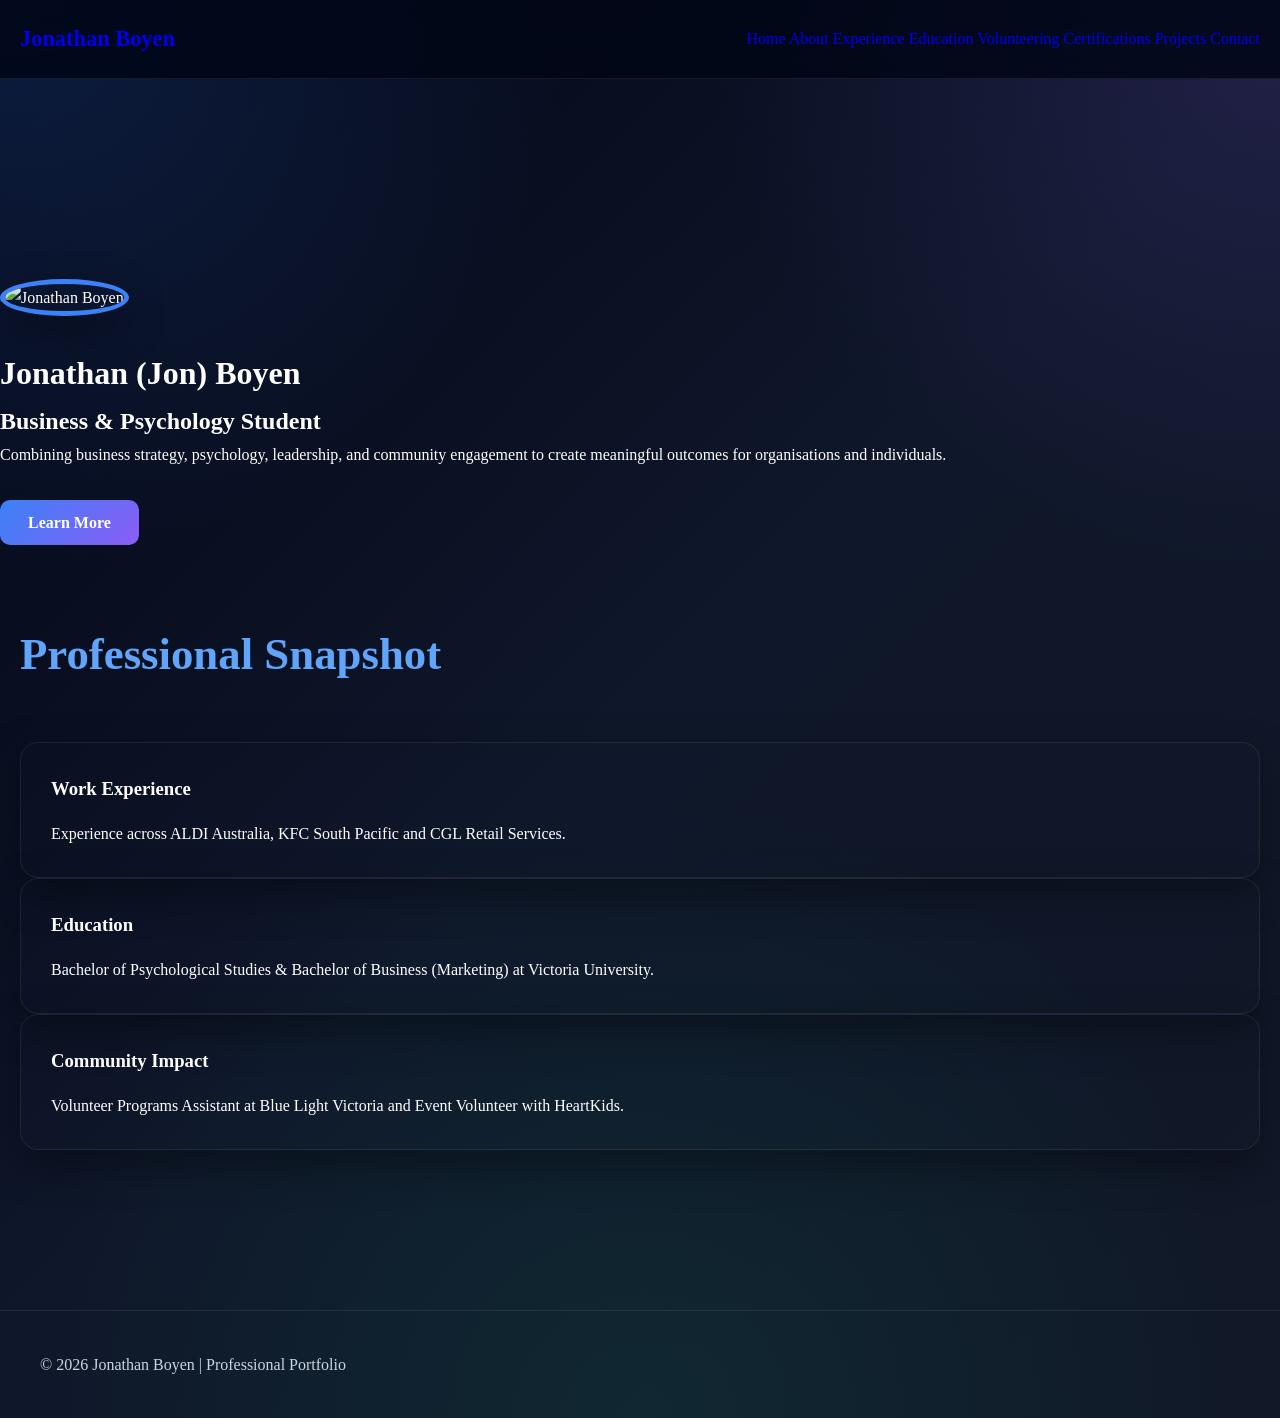
==== index.html @ d16fc776 "Update index.html" ====
<!DOCTYPE html>
<html lang="en">

<head>

    <meta charset="UTF-8">
    <meta name="viewport" content="width=device-width, initial-scale=1.0">

    <title>Jonathan Boyen | Portfolio</title>

    <link rel="stylesheet" href="css/style.css">

</head>

<body>

<nav>

    <div class="nav-container">

        <a href="index.html" class="logo">
            Jonathan Boyen
        </a>

        <div class="nav-links">
            <a href="index.html">Home</a>
            <a href="about.html">About</a>
            <a href="experience.html">Experience</a>
            <a href="education.html">Education</a>
            <a href="volunteering.html">Volunteering</a>
            <a href="certifications.html">Certifications</a>
            <a href="projects.html">Projects</a>
            <a href="contact.html">Contact</a>
        </div>

    </div>

</nav>

<section class="hero">

    <div class="hero-content">

    </div>

</section>

    <img src="images/profile.jpg"
         alt="Jonathan Boyen"
         class="profile-image">

    <h1>Jonathan (Jon) Boyen</h1>

    <h2>
        Business & Psychology Student
    </h2>

    <p>
        Combining business strategy, psychology, leadership, and community engagement to create meaningful outcomes for organisations and individuals.
    </p>
    <p>
        
    </p>
    
<div style="margin-top:40px;">
    <a href="about.html" class="btn">
        Learn More
    </a>
</div>

</div>

</section>

<div class="container">

<h2 class="section-title">
    Professional Snapshot
</h2>

<div class="grid">

    <div class="grid-card">
        <h3>Work Experience</h3>
        <p>
            Experience across ALDI Australia, KFC South Pacific and CGL Retail Services.
        </p>
    </div>

    <div class="grid-card">
        <h3>Education</h3>
        <p>
            Bachelor of Psychological Studies & Bachelor of Business (Marketing) at Victoria University.
        </p>
    </div>

    <div class="grid-card">
        <h3>Community Impact</h3>
        <p>
            Volunteer Programs Assistant at Blue Light Victoria and Event Volunteer with HeartKids.
        </p>
    </div>

</div>

</div>

<footer>
    © 2026 Jonathan Boyen | Professional Portfolio
</footer>

</body>
</html>
---- css/style.css ----
/* =========================================
JONATHAN BOYEN PORTFOLIO
PROFESSIONAL DARK THEME
========================================= */

*{
margin:0;
padding:0;
box-sizing:border-box;
}

:root{
--primary:#3b82f6;
--primary-light:#60a5fa;
--secondary:#8b5cf6;

```
--bg:#020617;
--surface:#0f172a;
--surface-light:#1e293b;

--text:#ffffff;
--text-muted:#cbd5e1;

--border:rgba(255,255,255,.08);

--shadow:
    0 15px 40px rgba(0,0,0,.35);
```

}

html{
scroll-behavior:smooth;
}

body{

```
font-family:
    "Segoe UI",
    Arial,
    sans-serif;

color:var(--text);

line-height:1.7;

overflow-x:hidden;

background:
    radial-gradient(
        circle at top left,
        rgba(59,130,246,.18),
        transparent 30%
    ),

    radial-gradient(
        circle at top right,
        rgba(139,92,246,.15),
        transparent 30%
    ),

    radial-gradient(
        circle at bottom,
        rgba(16,185,129,.10),
        transparent 40%
    ),

    linear-gradient(
        135deg,
        #020617,
        #0f172a,
        #111827
    );

min-height:100vh;
```

}

/* =========================
NAVIGATION
========================= */

nav{

```
position:sticky;
top:0;

z-index:1000;

background:
    rgba(2,6,23,.85);

backdrop-filter:blur(12px);

border-bottom:
    1px solid var(--border);
```

}

.nav-container{

```
max-width:1300px;

margin:auto;

padding:20px;

display:flex;

justify-content:space-between;

align-items:center;
```

}

.logo{

```
color:white;

text-decoration:none;

font-size:1.4rem;

font-weight:700;
```

}

.nav-links{

```
display:flex;

gap:25px;
```

}

.nav-links a{

```
color:var(--text-muted);

text-decoration:none;

transition:.3s;
```

}

.nav-links a:hover{

```
color:var(--primary-light);
```

}

/* =========================
HERO
========================= */

.hero{

```
min-height:90vh;

display:flex;

justify-content:center;

align-items:center;

text-align:center;

padding:100px 20px;
```

}

.hero-content{

```
max-width:900px;
```

}

.profile-image{

```
width:220px;

height:220px;

object-fit:cover;

border-radius:50%;

border:5px solid var(--primary);

box-shadow:var(--shadow);

margin-bottom:30px;
```

}

.hero h1{

```
font-size:4rem;

margin-bottom:15px;
```

}

.hero h2{

```
color:var(--primary-light);

font-weight:500;

margin-bottom:20px;
```

}

.hero p{

```
color:var(--text-muted);

max-width:700px;

margin:auto;
```

}

/* =========================
BUTTONS
========================= */

.btn{

```
display:inline-block;

margin-top:20px;

padding:14px 28px;

background:
    linear-gradient(
        135deg,
        var(--primary),
        var(--secondary)
    );

color:white;

text-decoration:none;

border-radius:10px;

font-weight:600;

transition:.3s;
```

}

.btn:hover{

```
transform:
    translateY(-4px);
```

}

/* =========================
CONTAINER
========================= */

.container{

```
max-width:1300px;

margin:auto;

padding:80px 20px;
```

}

.section-title{

```
text-align:center;

margin-bottom:50px;

font-size:2.8rem;

color:var(--primary-light);
```

}

/* =========================
CARDS
========================= */

.card{

```
background:
    rgba(15,23,42,.75);

backdrop-filter:
    blur(12px);

border:
    1px solid var(--border);

border-radius:18px;

padding:35px;

box-shadow:var(--shadow);

margin-bottom:30px;
```

}

.card p{

```
color:var(--text-muted);
```

}

/* =========================
GRID
========================= */

.grid{

```
display:grid;

grid-template-columns:
    repeat(auto-fit,minmax(280px,1fr));

gap:25px;
```

}

.grid-card{

```
background:
    rgba(15,23,42,.75);

border:
    1px solid var(--border);

border-radius:18px;

padding:30px;

box-shadow:var(--shadow);

transition:.3s;
```

}

.grid-card:hover{

```
transform:
    translateY(-8px);

border-color:
    rgba(59,130,246,.4);
```

}

.grid-card h3{

```
color:var(--primary-light);

margin-bottom:15px;
```

}

/* =========================
TAGS
========================= */

.tags{

```
display:flex;

flex-wrap:wrap;

gap:15px;

justify-content:center;
```

}

.tag{

```
padding:12px 22px;

border-radius:999px;

background:
    rgba(59,130,246,.15);

border:
    1px solid rgba(59,130,246,.3);

color:white;
```

}

/* =========================
FOOTER
========================= */

footer{

```
text-align:center;

padding:40px;

margin-top:80px;

border-top:
    1px solid var(--border);

color:var(--text-muted);
```

}

/* =========================
MOBILE
========================= */

@media(max-width:768px){

```
.nav-container{

    flex-direction:column;

    gap:15px;

}

.nav-links{

    flex-wrap:wrap;

    justify-content:center;

    gap:12px;

}

.hero h1{

    font-size:2.6rem;

}

.hero h2{

    font-size:1.1rem;

}

.section-title{

    font-size:2rem;

}

.profile-image{

    width:170px;

    height:170px;

}
```

}
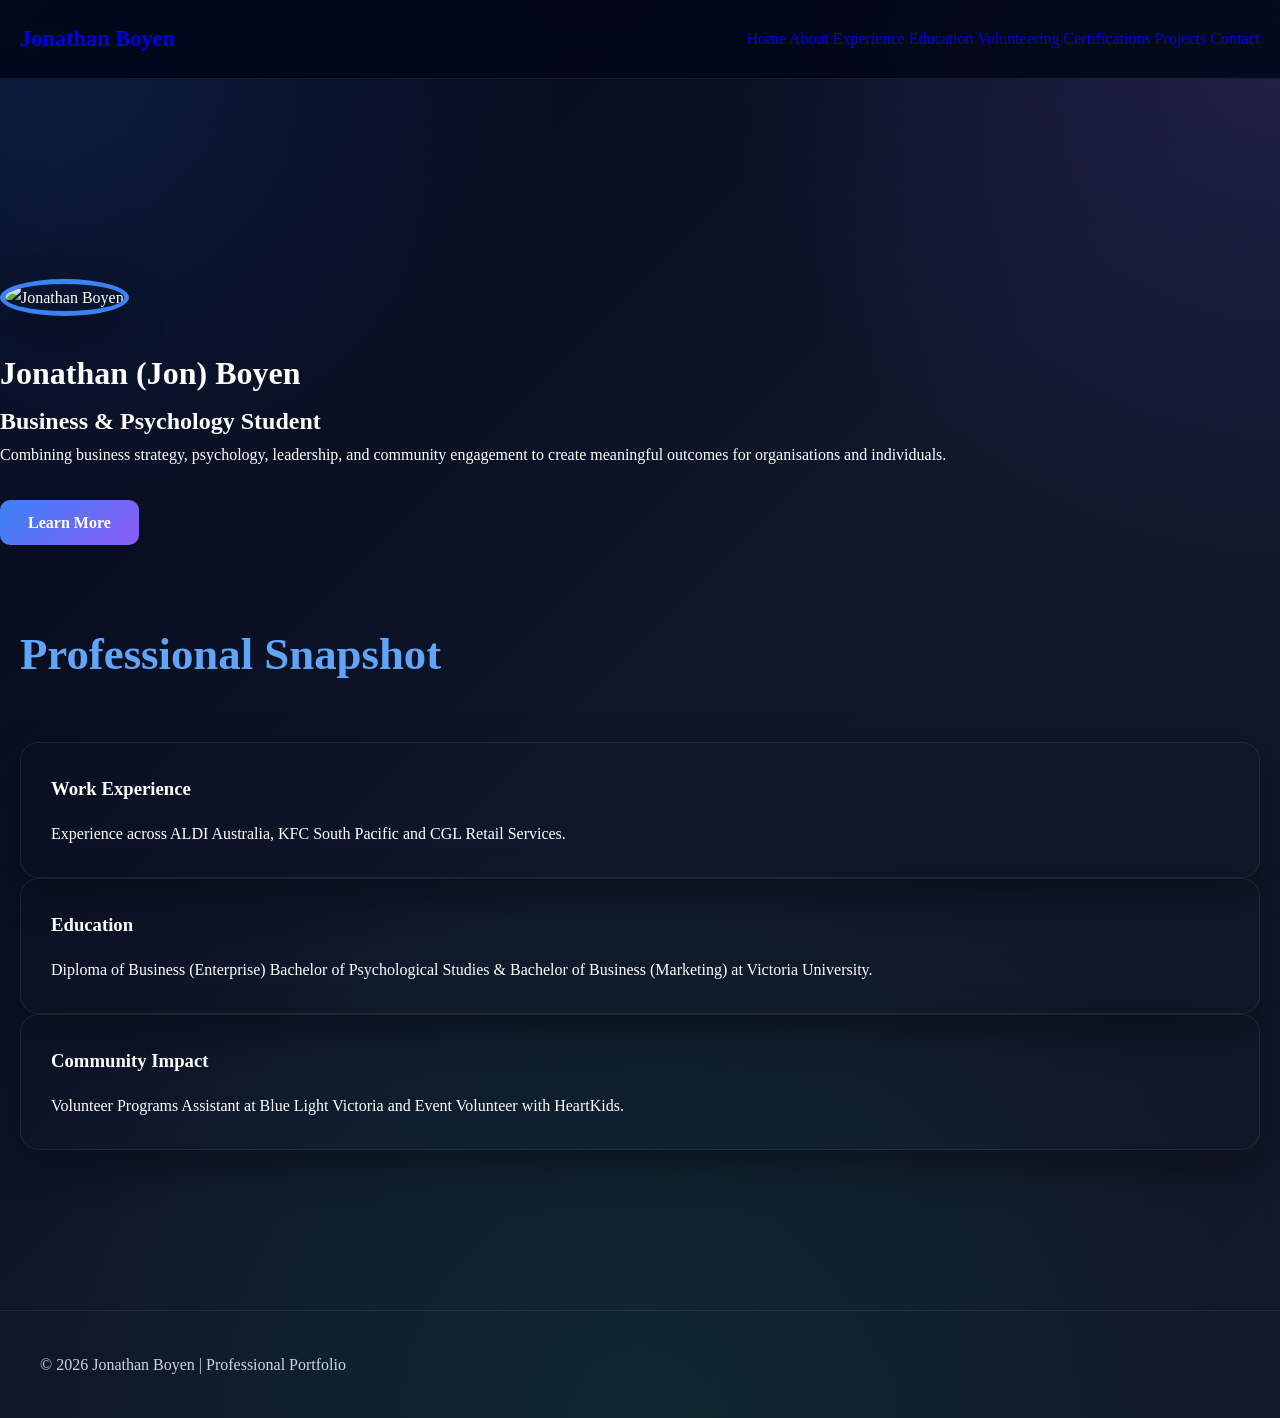
==== commit 234afa71: "Update index.html" ====
--- a/index.html
+++ b/index.html
@@ -55,17 +55,16 @@
         Business & Psychology Student
     </h2>
 
-    <p>
-        Combining business strategy, psychology, leadership, and community engagement to create meaningful outcomes for organisations and individuals.
-    </p>
-    <p>
-        
-    </p>
-    
+<p>
+    Combining business strategy, psychology, leadership, and community engagement to create meaningful outcomes for organisations and individuals.
+</p>
+
 <div style="margin-top:40px;">
+
     <a href="about.html" class="btn">
         Learn More
     </a>
+
 </div>
 
 </div>
@@ -90,6 +89,7 @@
     <div class="grid-card">
         <h3>Education</h3>
         <p>
+            Diploma of Business (Enterprise)
             Bachelor of Psychological Studies & Bachelor of Business (Marketing) at Victoria University.
         </p>
     </div>
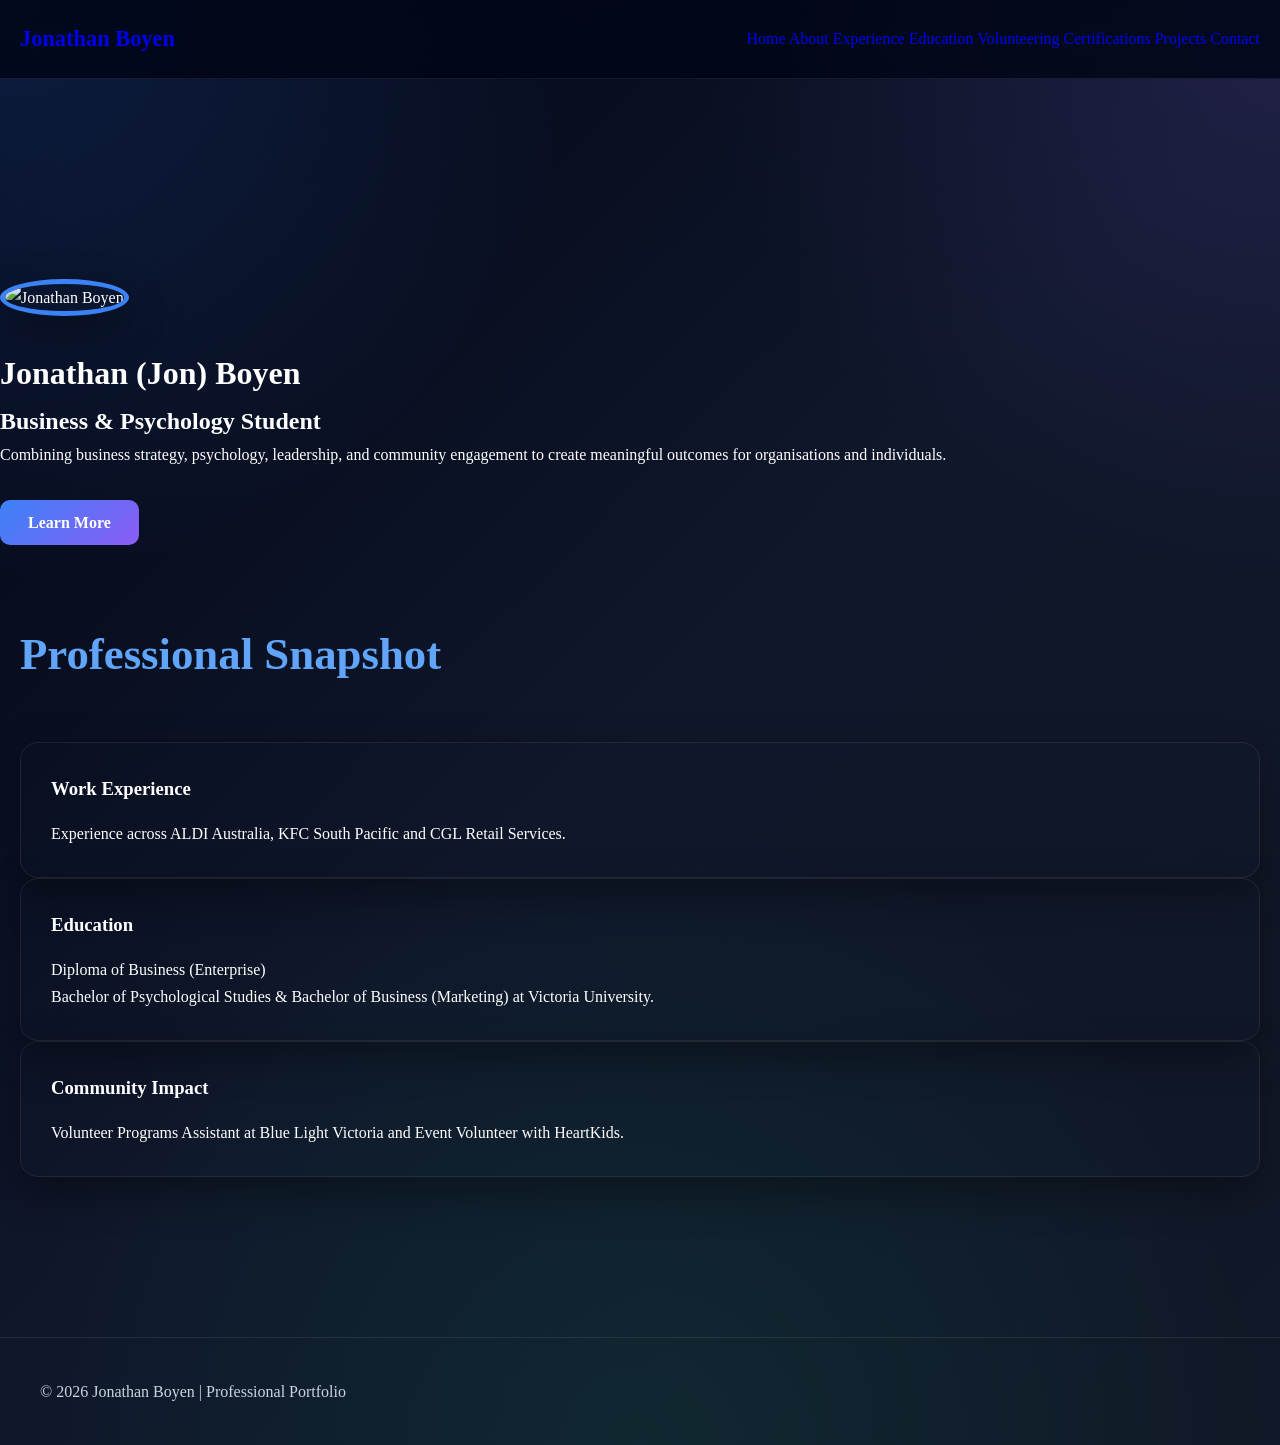
==== commit 30570976: "Update index.html" ====
--- a/index.html
+++ b/index.html
@@ -90,6 +90,8 @@
         <h3>Education</h3>
         <p>
             Diploma of Business (Enterprise)
+        </p>
+        <p>
             Bachelor of Psychological Studies & Bachelor of Business (Marketing) at Victoria University.
         </p>
     </div>
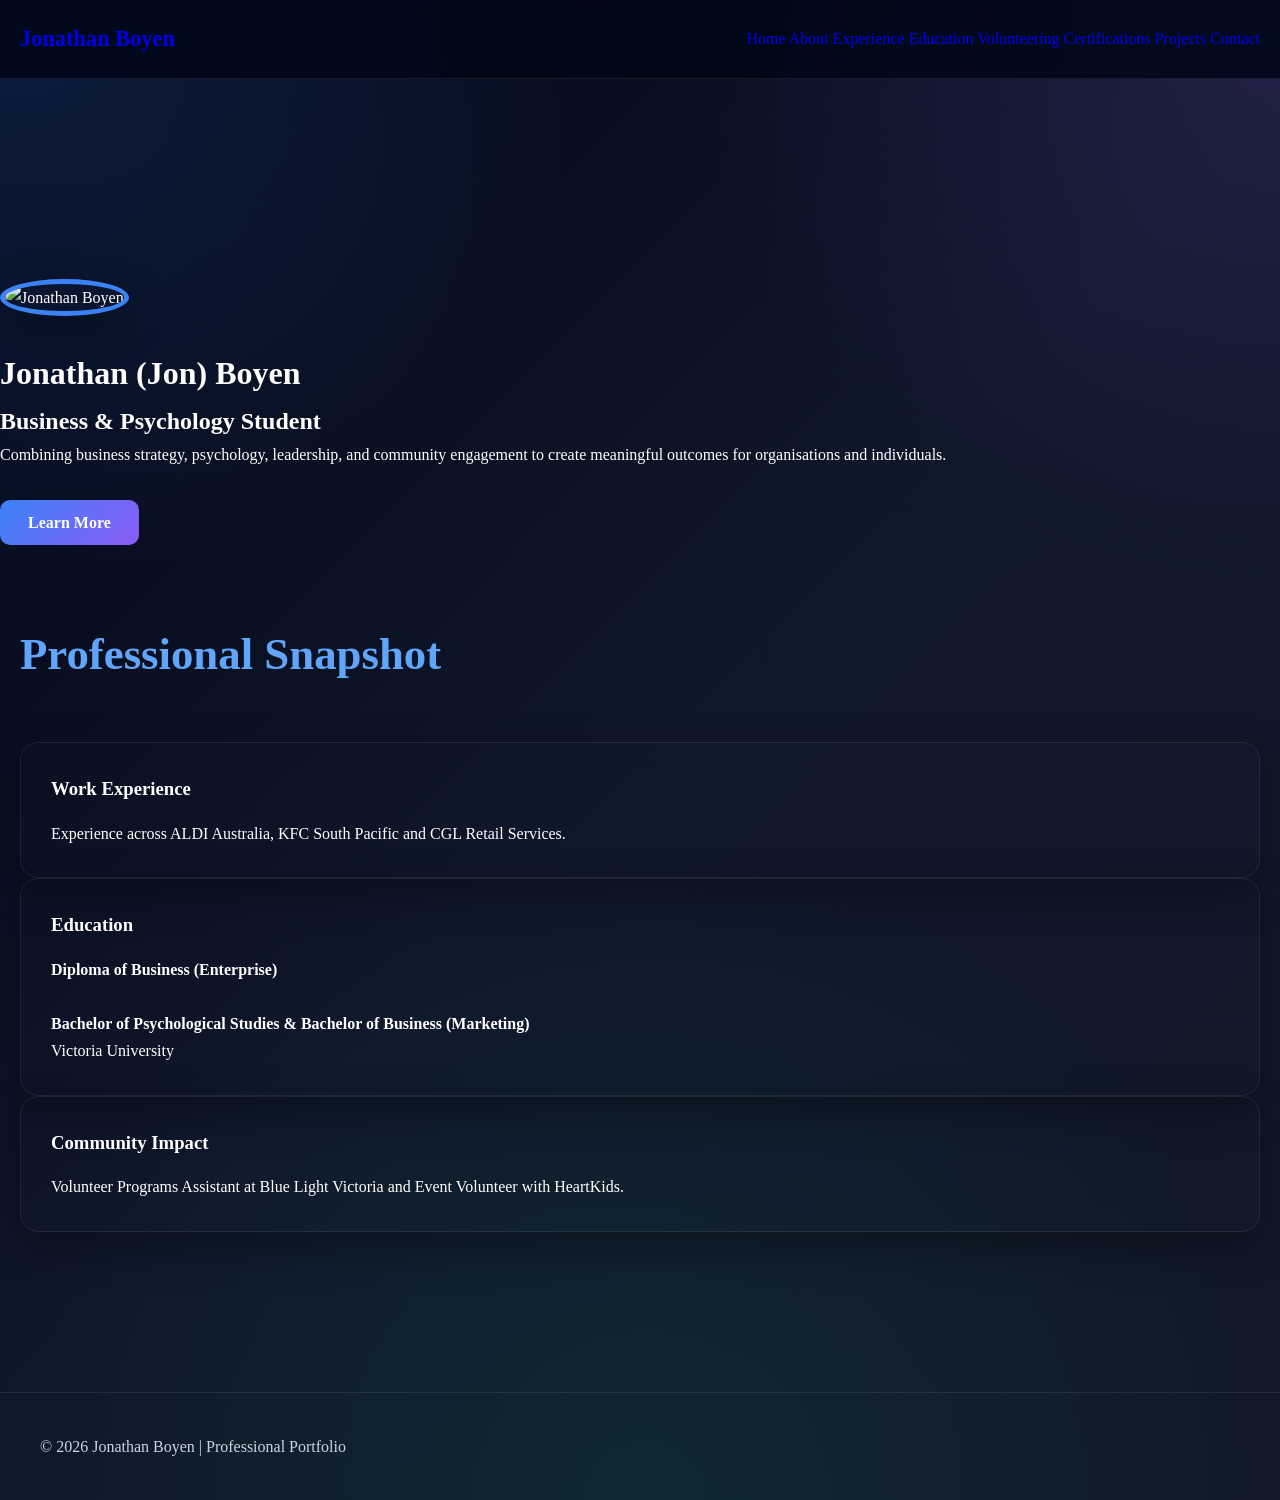
==== commit 894a6cce: "Update index.html" ====
--- a/index.html
+++ b/index.html
@@ -86,15 +86,20 @@
         </p>
     </div>
 
-    <div class="grid-card">
-        <h3>Education</h3>
-        <p>
-            Diploma of Business (Enterprise)
-        </p>
-        <p>
-            Bachelor of Psychological Studies & Bachelor of Business (Marketing) at Victoria University.
-        </p>
-    </div>
+<div class="grid-card">
+    <h3>Education</h3>
+
+    <p>
+        <strong>Diploma of Business (Enterprise)</strong>
+    </p>
+
+    <br>
+
+    <p>
+        <strong>Bachelor of Psychological Studies & Bachelor of Business (Marketing)</strong><br>
+        Victoria University
+    </p>
+</div>
 
     <div class="grid-card">
         <h3>Community Impact</h3>
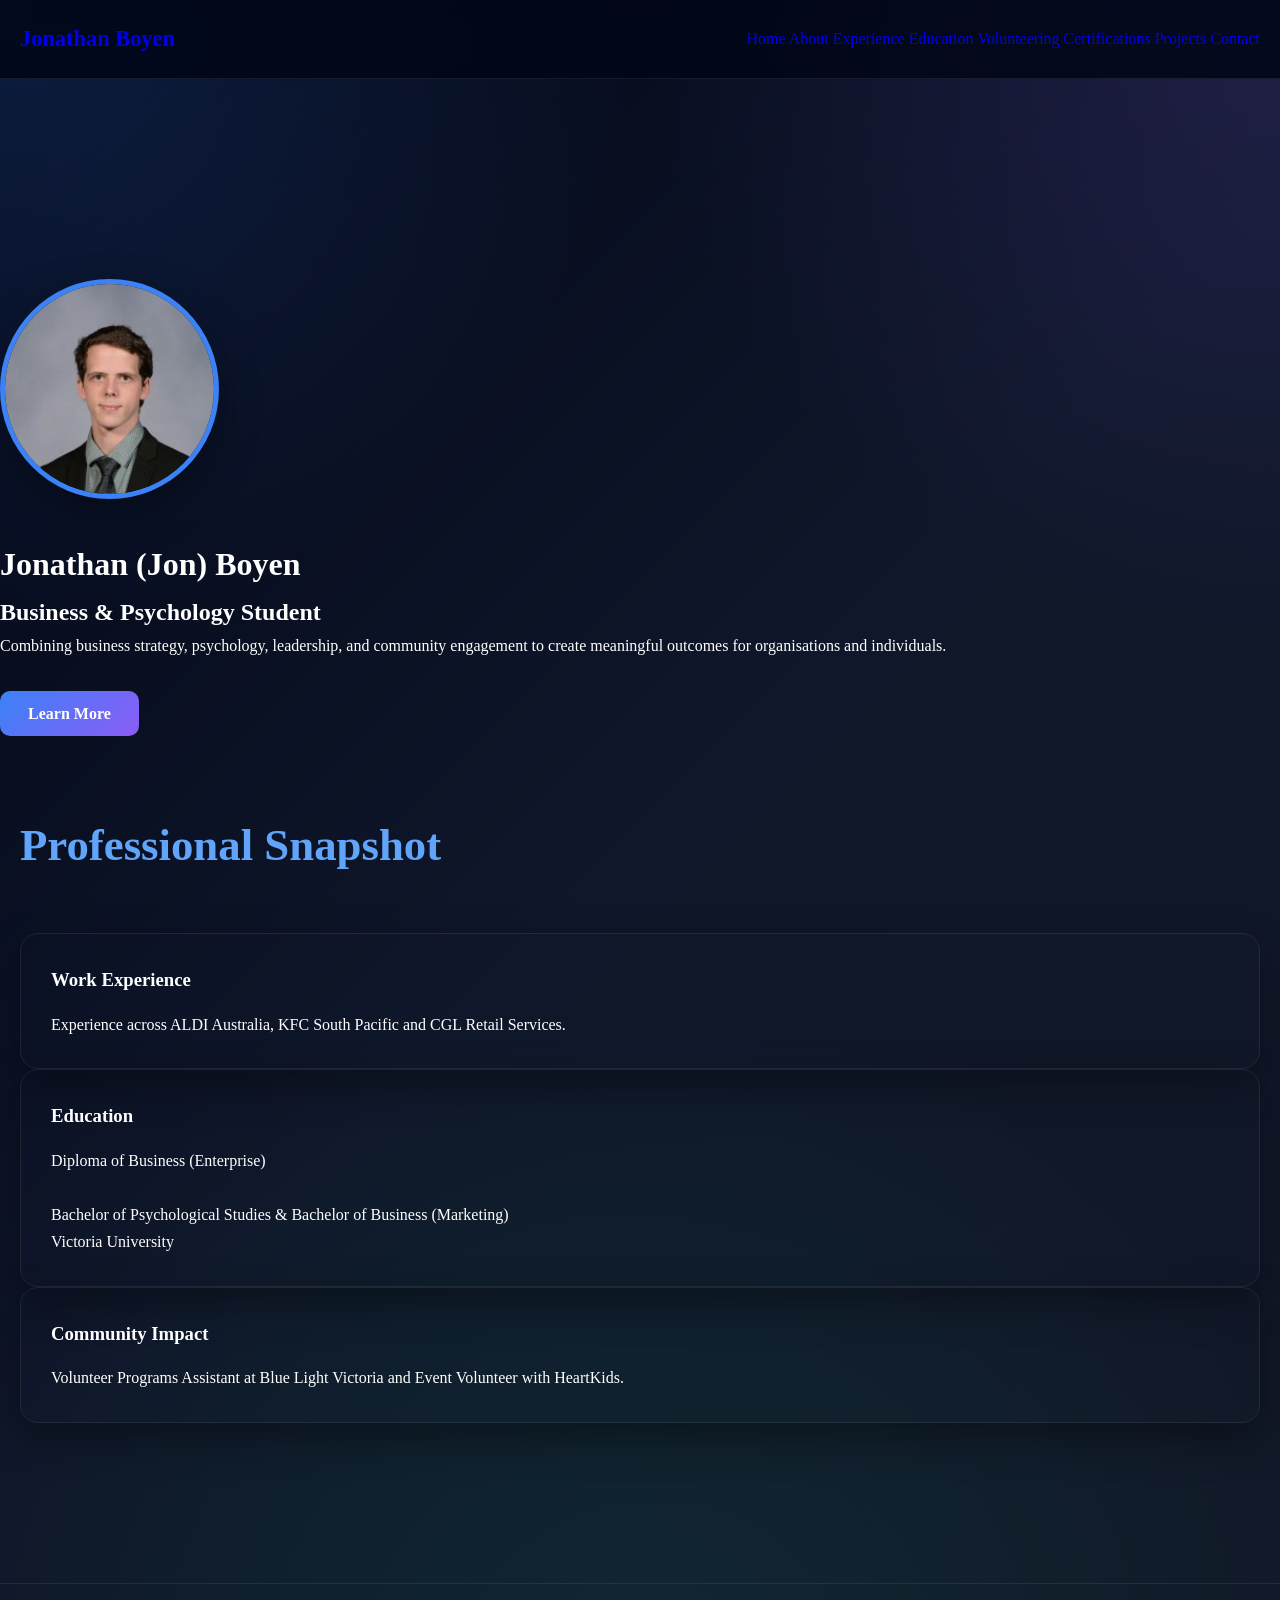
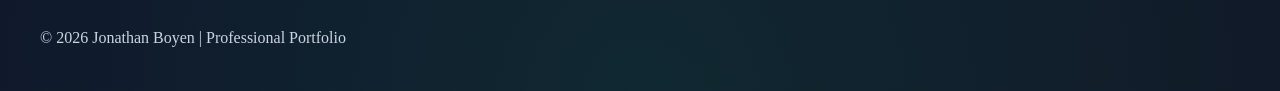
==== commit 218bf79c: "Update index.html" ====
--- a/index.html
+++ b/index.html
@@ -90,13 +90,13 @@
     <h3>Education</h3>
 
     <p>
-        <strong>Diploma of Business (Enterprise)</strong>
+        Diploma of Business (Enterprise)
     </p>
 
     <br>
 
     <p>
-        <strong>Bachelor of Psychological Studies & Bachelor of Business (Marketing)</strong><br>
+        Bachelor of Psychological Studies & Bachelor of Business (Marketing)<br>
         Victoria University
     </p>
 </div>
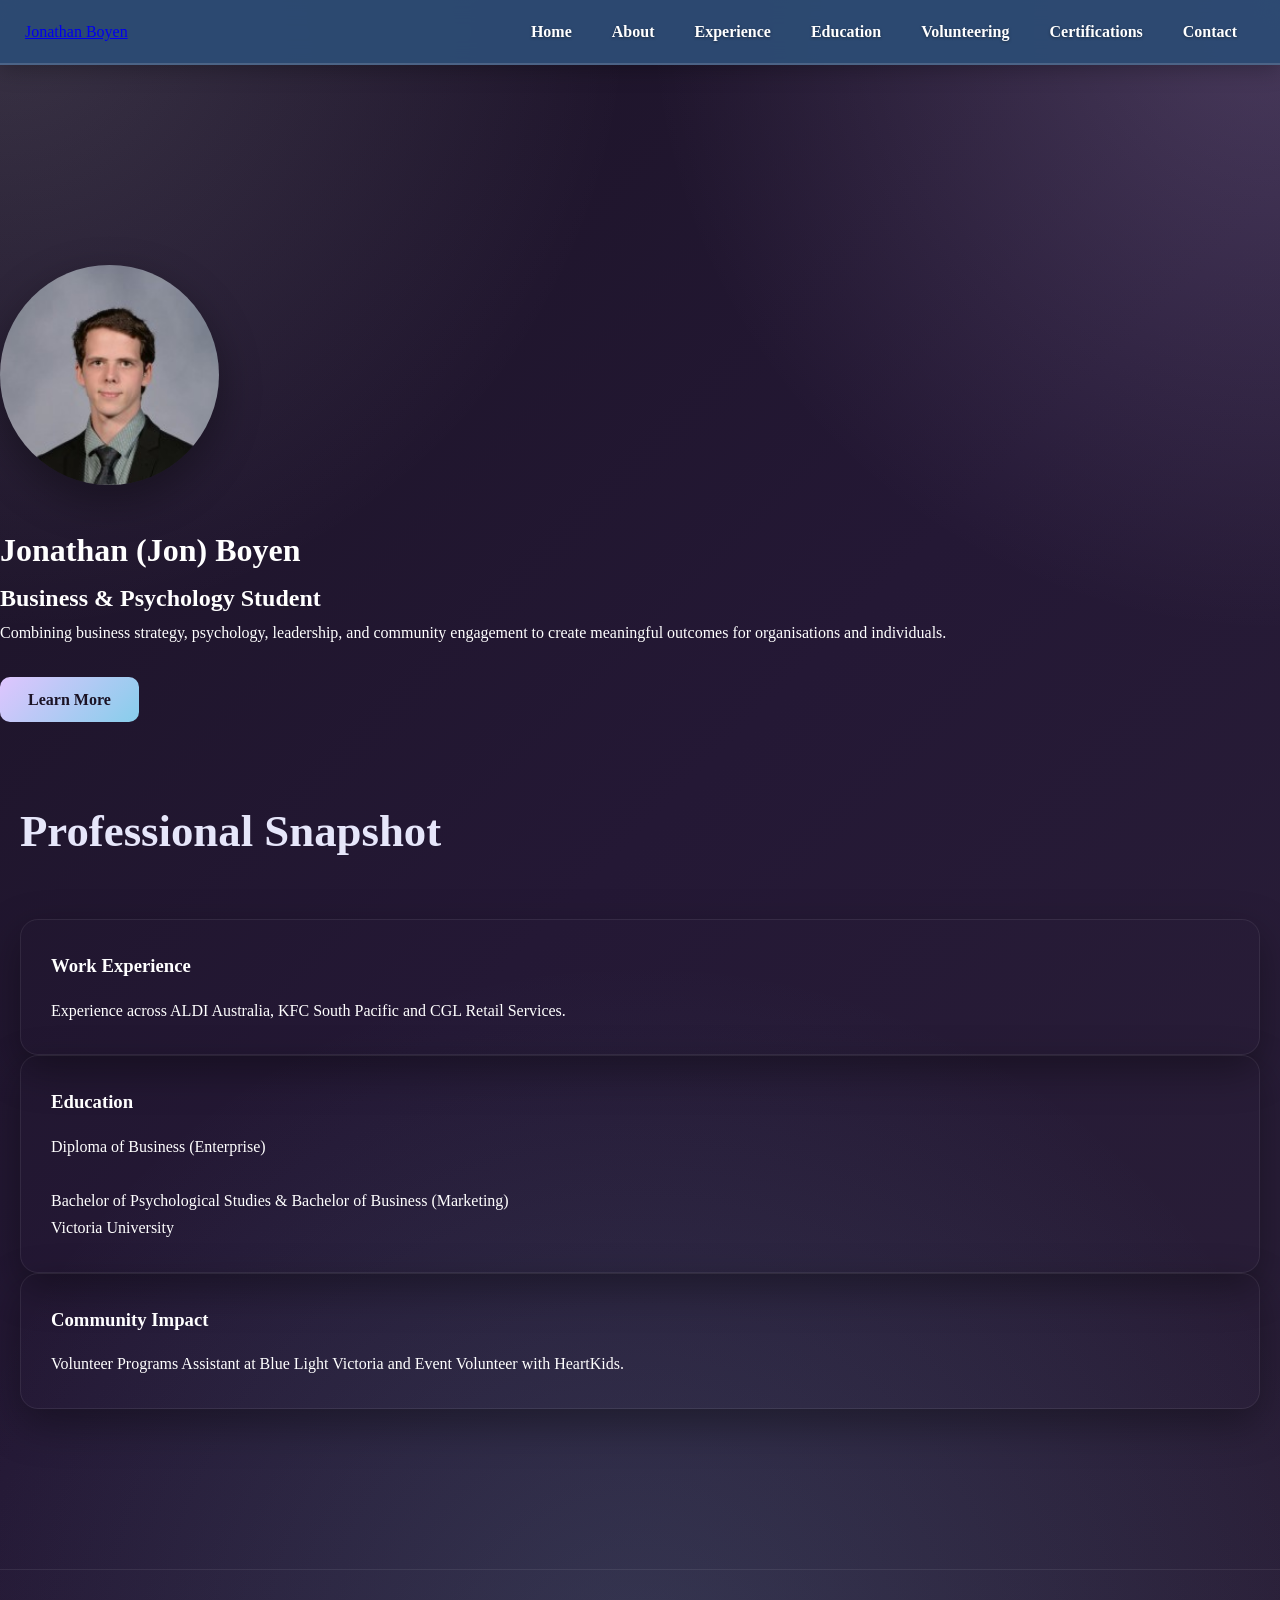
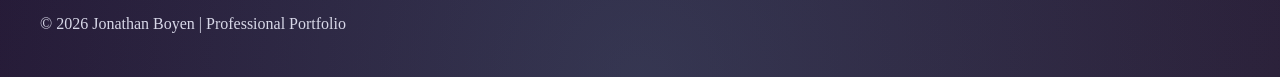
==== commit 2b83d898: "Remove Projects link from index.html" ====
--- a/index.html
+++ b/index.html
@@ -29,7 +29,6 @@
             <a href="education.html">Education</a>
             <a href="volunteering.html">Volunteering</a>
             <a href="certifications.html">Certifications</a>
-            <a href="projects.html">Projects</a>
             <a href="contact.html">Contact</a>
         </div>
 
--- a/css/style.css
+++ b/css/style.css
@@ -1,6 +1,6 @@
 /* =========================================
 JONATHAN BOYEN PORTFOLIO
-PROFESSIONAL DARK THEME
+LAVENDER DARK THEME
 ========================================= */
 
 *{
@@ -10,22 +10,27 @@
 }
 
 :root{
---primary:#3b82f6;
---primary-light:#60a5fa;
---secondary:#8b5cf6;
-
-```
---bg:#020617;
---surface:#0f172a;
---surface-light:#1e293b;
-
---text:#ffffff;
---text-muted:#cbd5e1;
-
---border:rgba(255,255,255,.08);
+
+```
+--primary:#DFC5FE;
+--primary-light:#E6E6FA;
+--secondary:#87CEEB;
+
+--bg:#1B1325;
+--bg-secondary:#241835;
+
+--surface:#2A1F38;
+--surface-light:#3A2A4D;
+
+--nav:#4A7BA7;
+
+--text:#FFFFFF;
+--text-muted:#D8D8E8;
+
+--border:rgba(255,255,255,0.10);
 
 --shadow:
-    0 15px 40px rgba(0,0,0,.35);
+    0 15px 40px rgba(0,0,0,0.35);
 ```
 
 }
@@ -49,29 +54,30 @@
 overflow-x:hidden;
 
 background:
+
     radial-gradient(
         circle at top left,
-        rgba(59,130,246,.18),
+        rgba(230,230,250,0.15),
         transparent 30%
     ),
 
     radial-gradient(
         circle at top right,
-        rgba(139,92,246,.15),
+        rgba(223,197,254,0.20),
         transparent 30%
     ),
 
     radial-gradient(
         circle at bottom,
-        rgba(16,185,129,.10),
+        rgba(135,206,235,0.15),
         transparent 40%
     ),
 
     linear-gradient(
         135deg,
-        #020617,
-        #0f172a,
-        #111827
+        #1B1325,
+        #241835,
+        #2A1F38
     );
 
 min-height:100vh;
@@ -91,13 +97,13 @@
 
 z-index:1000;
 
-background:
-    rgba(2,6,23,.85);
+background:rgba(45, 75, 115, 0.97);
 
 backdrop-filter:blur(12px);
 
-border-bottom:
-    1px solid var(--border);
+border-bottom:2px solid rgba(255,255,255,0.15);
+
+box-shadow:0 5px 20px rgba(0,0,0,0.25);
 ```
 
 }
@@ -109,7 +115,7 @@
 
 margin:auto;
 
-padding:20px;
+padding:18px 25px;
 
 display:flex;
 
@@ -120,17 +126,22 @@
 
 }
 
-.logo{
-
-```
-color:white;
-
-text-decoration:none;
-
-font-size:1.4rem;
-
-font-weight:700;
-```
+.logo a{
+
+    color:#FFFFFF;
+
+    text-decoration:none;
+
+    padding:10px 18px;
+
+    font-weight:600;
+
+    transition:all .3s ease;
+
+    position:relative;
+
+    text-shadow:
+        0 1px 3px rgba(0,0,0,0.4);
 
 }
 
@@ -139,33 +150,83 @@
 ```
 display:flex;
 
-gap:25px;
+align-items:center;
+
+gap:0;
 ```
 
 }
 
 .nav-links a{
 
-```
-color:var(--text-muted);
-
-text-decoration:none;
-
-transition:.3s;
-```
-
-}
+    color:#FFFFFF;
+
+    text-decoration:none;
+
+    padding:10px 18px;
+
+    font-weight:600;
+
+    transition:all .3s ease;
+
+    position:relative;
+
+    text-shadow:
+        0 1px 3px rgba(0,0,0,0.4);
+
+}
+
+/* Divider between menu items */
+
+.nav-links a:not(:last-child)::after{
+
+```
+content:"";
+
+position:absolute;
+
+right:0;
+
+top:50%;
+
+transform:translateY(-50%);
+
+width:1px;
+
+height:20px;
+
+background:rgba(255,255,255,0.35);
+```
+
+}
+
+/* Hover effect */
 
 .nav-links a:hover{
 
 ```
-color:var(--primary-light);
-```
-
-}
-
-/* =========================
-HERO
+background:rgba(255,255,255,0.15);
+
+color:#FFFFFF;
+
+border-radius:8px;
+```
+
+}
+
+/* Current page effect */
+
+.nav-links a:active{
+
+```
+background:rgba(255,255,255,0.2);
+```
+
+}
+
+
+/* =========================
+HERO SECTION
 ========================= */
 
 .hero{
@@ -264,17 +325,17 @@
 background:
     linear-gradient(
         135deg,
-        var(--primary),
-        var(--secondary)
+        #DFC5FE,
+        #87CEEB
     );
 
-color:white;
+color:#1B1325;
 
 text-decoration:none;
 
 border-radius:10px;
 
-font-weight:600;
+font-weight:700;
 
 transition:.3s;
 ```
@@ -284,14 +345,16 @@
 .btn:hover{
 
 ```
-transform:
-    translateY(-4px);
-```
-
-}
-
-/* =========================
-CONTAINER
+transform:translateY(-4px);
+
+box-shadow:
+    0 10px 25px rgba(135,206,235,0.25);
+```
+
+}
+
+/* =========================
+PAGE LAYOUT
 ========================= */
 
 .container{
@@ -328,13 +391,13 @@
 
 ```
 background:
-    rgba(15,23,42,.75);
+    rgba(42,31,56,0.85);
 
 backdrop-filter:
     blur(12px);
 
 border:
-    1px solid var(--border);
+    1px solid rgba(255,255,255,0.08);
 
 border-radius:18px;
 
@@ -376,10 +439,10 @@
 
 ```
 background:
-    rgba(15,23,42,.75);
+    rgba(42,31,56,0.85);
 
 border:
-    1px solid var(--border);
+    1px solid rgba(255,255,255,0.08);
 
 border-radius:18px;
 
@@ -395,11 +458,10 @@
 .grid-card:hover{
 
 ```
-transform:
-    translateY(-8px);
+transform:translateY(-8px);
 
 border-color:
-    rgba(59,130,246,.4);
+    rgba(223,197,254,0.5);
 ```
 
 }
@@ -414,6 +476,14 @@
 
 }
 
+.grid-card p{
+
+```
+color:var(--text-muted);
+```
+
+}
+
 /* =========================
 TAGS
 ========================= */
@@ -440,10 +510,10 @@
 border-radius:999px;
 
 background:
-    rgba(59,130,246,.15);
+    rgba(223,197,254,0.15);
 
 border:
-    1px solid rgba(59,130,246,.3);
+    1px solid rgba(223,197,254,0.3);
 
 color:white;
 ```
@@ -464,7 +534,7 @@
 margin-top:80px;
 
 border-top:
-    1px solid var(--border);
+    1px solid rgba(255,255,255,0.08);
 
 color:var(--text-muted);
 ```
@@ -496,6 +566,12 @@
 
 }
 
+.hero{
+
+    min-height:70vh;
+
+}
+
 .hero h1{
 
     font-size:2.6rem;
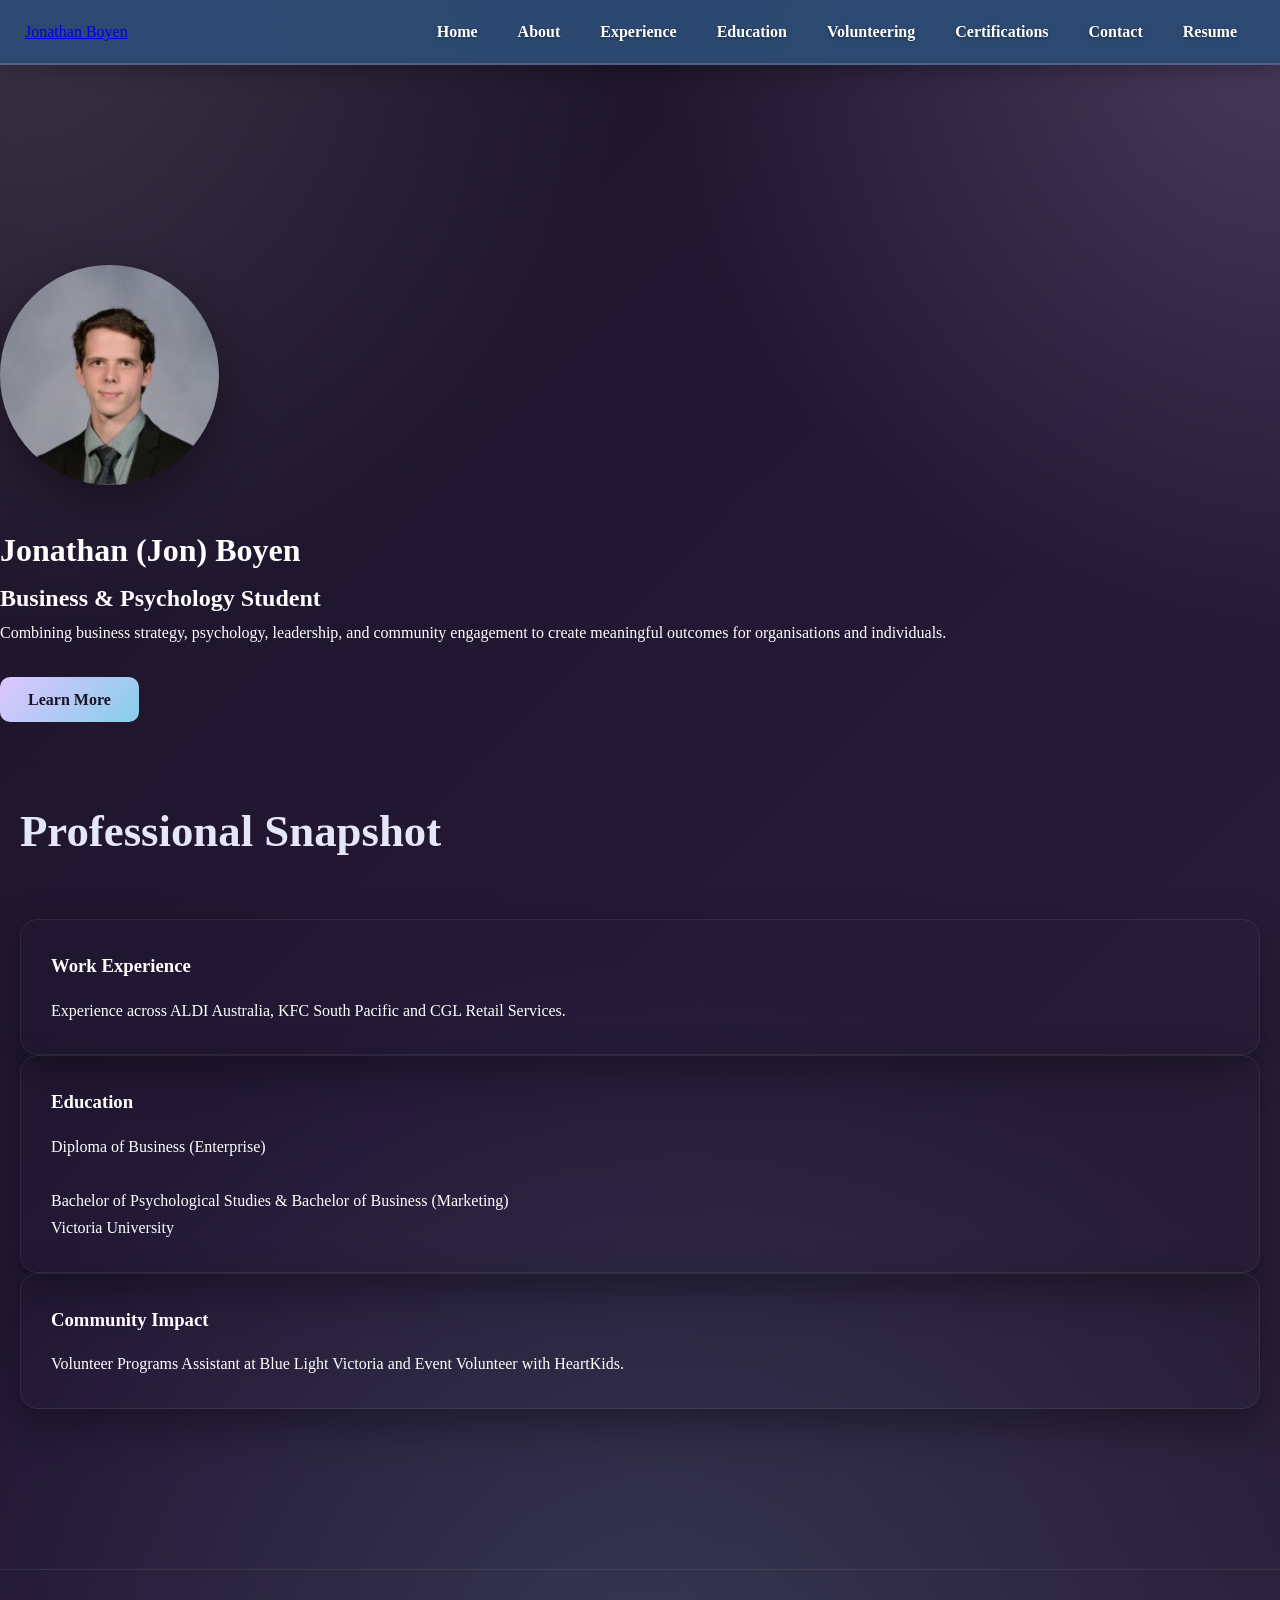
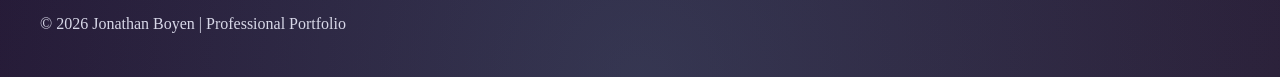
==== commit cc9b65f3: "Update index.html" ====
--- a/index.html
+++ b/index.html
@@ -23,13 +23,14 @@
         </a>
 
         <div class="nav-links">
-            <a href="index.html">Home</a>
-            <a href="about.html">About</a>
-            <a href="experience.html">Experience</a>
-            <a href="education.html">Education</a>
-            <a href="volunteering.html">Volunteering</a>
-            <a href="certifications.html">Certifications</a>
-            <a href="contact.html">Contact</a>
+        <a href="index.html">Home</a>
+        <a href="about.html">About</a>
+        <a href="experience.html">Experience</a>
+        <a href="education.html">Education</a>
+        <a href="volunteering.html">Volunteering</a>
+        <a href="certifications.html">Certifications</a>
+        <a href="contact.html">Contact</a>
+        <a href="resume.html">Resume</a>
         </div>
 
     </div>
